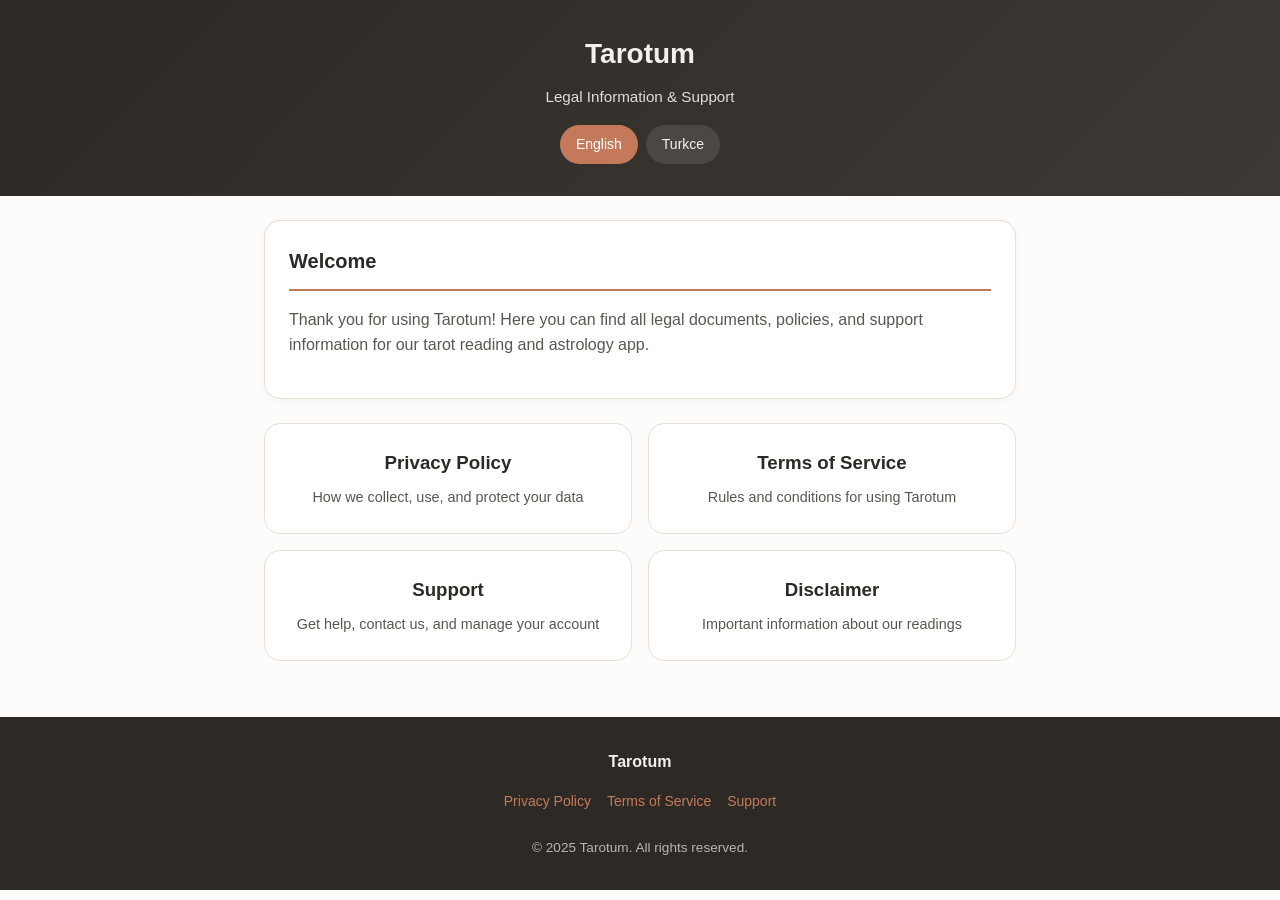
==== index.html @ 0cfcd4b1 "Initial commit: Add all legal documents for Tarotum App Store submission Documents included: - Priva" ====
<!DOCTYPE html>
<html lang="en">
<head>
  <meta charset="UTF-8">
  <meta name="viewport" content="width=device-width, initial-scale=1.0">
  <title>Tarotum - Legal Information</title>
  <link rel="stylesheet" href="css/style.css">
  <meta name="description" content="Legal documents, privacy policy, terms of service, and support information for Tarotum app.">
</head>
<body>
  <header>
    <h1>Tarotum</h1>
    <p class="subtitle">Legal Information & Support</p>
    <div class="lang-switcher">
      <a href="#" class="active" onclick="setLanguage('en')">English</a>
      <a href="#" onclick="setLanguage('tr')">Turkce</a>
    </div>
  </header>

  <main class="container">
    <!-- English Content -->
    <div id="content-en">
      <section>
        <h2>Welcome</h2>
        <p>Thank you for using Tarotum! Here you can find all legal documents, policies, and support information for our tarot reading and astrology app.</p>
      </section>

      <div class="doc-grid">
        <a href="en/privacy-policy.html" class="doc-card">
          <h3>Privacy Policy</h3>
          <p>How we collect, use, and protect your data</p>
        </a>
        <a href="en/terms-of-service.html" class="doc-card">
          <h3>Terms of Service</h3>
          <p>Rules and conditions for using Tarotum</p>
        </a>
        <a href="en/support.html" class="doc-card">
          <h3>Support</h3>
          <p>Get help, contact us, and manage your account</p>
        </a>
        <a href="en/disclaimer.html" class="doc-card">
          <h3>Disclaimer</h3>
          <p>Important information about our readings</p>
        </a>
      </div>
    </div>

    <!-- Turkish Content -->
    <div id="content-tr" style="display: none;">
      <section>
        <h2>Hos Geldiniz</h2>
        <p>Tarotum'u kullandiginiz icin tesekkur ederiz! Burada tarot ve astroloji uygulamamizla ilgili tum yasal belgeler, politikalar ve destek bilgilerini bulabilirsiniz.</p>
      </section>

      <div class="doc-grid">
        <a href="tr/privacy-policy.html" class="doc-card">
          <h3>Gizlilik Politikasi</h3>
          <p>Verilerinizi nasil topluyor, kullaniyor ve koruyoruz</p>
        </a>
        <a href="tr/terms-of-service.html" class="doc-card">
          <h3>Kullanim Kosullari</h3>
          <p>Tarotum kullanimina iliskin kurallar ve kosullar</p>
        </a>
        <a href="tr/support.html" class="doc-card">
          <h3>Destek</h3>
          <p>Yardim alin, bize ulasin ve hesabinizi yonetin</p>
        </a>
        <a href="tr/disclaimer.html" class="doc-card">
          <h3>Yasal Uyari</h3>
          <p>Okumalarimiz hakkinda onemli bilgiler</p>
        </a>
      </div>
    </div>
  </main>

  <footer>
    <p><strong>Tarotum</strong></p>
    <div class="footer-links">
      <a href="en/privacy-policy.html">Privacy Policy</a>
      <a href="en/terms-of-service.html">Terms of Service</a>
      <a href="en/support.html">Support</a>
    </div>
    <p class="copyright">&copy; 2025 Tarotum. All rights reserved.</p>
  </footer>

  <script>
    function setLanguage(lang) {
      const enContent = document.getElementById('content-en');
      const trContent = document.getElementById('content-tr');
      const links = document.querySelectorAll('.lang-switcher a');

      if (lang === 'en') {
        enContent.style.display = 'block';
        trContent.style.display = 'none';
        links[0].classList.add('active');
        links[1].classList.remove('active');
        document.documentElement.lang = 'en';
      } else {
        enContent.style.display = 'none';
        trContent.style.display = 'block';
        links[0].classList.remove('active');
        links[1].classList.add('active');
        document.documentElement.lang = 'tr';
      }

      // Save preference
      localStorage.setItem('tarotum-lang', lang);
    }

    // Load saved preference
    document.addEventListener('DOMContentLoaded', function() {
      const savedLang = localStorage.getItem('tarotum-lang');
      if (savedLang) {
        setLanguage(savedLang);
      }
    });
  </script>
</body>
</html>
---- css/style.css ----
/* Tarotum Legal Documents - Shared Styles */
/* Mobile-first, responsive design */

:root {
  /* Colors matching app theme - warm charcoal/terracotta palette */
  --deep-charcoal: #2D2A26;
  --terracotta: #C47A5A;
  --warm-beige: #F5F0EB;
  --sand: #E8DFD5;
  --text-primary: #2D2A26;
  --text-secondary: #5C5650;
  --accent: #C47A5A;
  --background: #FDFCFB;
  --card-bg: #FFFFFF;
  --border: #E8DFD5;
}

* {
  margin: 0;
  padding: 0;
  box-sizing: border-box;
}

html {
  font-size: 16px;
  scroll-behavior: smooth;
}

body {
  font-family: -apple-system, BlinkMacSystemFont, 'Segoe UI', Roboto, Oxygen, Ubuntu, sans-serif;
  line-height: 1.6;
  color: var(--text-primary);
  background-color: var(--background);
  min-height: 100vh;
}

/* Container */
.container {
  max-width: 800px;
  margin: 0 auto;
  padding: 1.5rem;
}

/* Header */
header {
  background: linear-gradient(135deg, var(--deep-charcoal) 0%, #3D3833 100%);
  color: var(--warm-beige);
  padding: 2rem 1.5rem;
  text-align: center;
}

header h1 {
  font-size: 1.75rem;
  font-weight: 600;
  margin-bottom: 0.5rem;
}

header .subtitle {
  font-size: 0.95rem;
  opacity: 0.9;
}

header .last-updated {
  font-size: 0.85rem;
  opacity: 0.7;
  margin-top: 0.75rem;
}

/* Language Switcher */
.lang-switcher {
  display: flex;
  justify-content: center;
  gap: 0.5rem;
  margin-top: 1rem;
}

.lang-switcher a {
  padding: 0.5rem 1rem;
  border-radius: 2rem;
  text-decoration: none;
  font-size: 0.875rem;
  font-weight: 500;
  transition: all 0.2s ease;
}

.lang-switcher a.active {
  background-color: var(--terracotta);
  color: white;
}

.lang-switcher a:not(.active) {
  background-color: rgba(255, 255, 255, 0.1);
  color: var(--warm-beige);
}

.lang-switcher a:not(.active):hover {
  background-color: rgba(255, 255, 255, 0.2);
}

/* Navigation */
nav {
  background-color: var(--card-bg);
  border-bottom: 1px solid var(--border);
  padding: 1rem 1.5rem;
  position: sticky;
  top: 0;
  z-index: 100;
}

nav ul {
  list-style: none;
  display: flex;
  justify-content: center;
  flex-wrap: wrap;
  gap: 0.5rem;
}

nav a {
  color: var(--text-secondary);
  text-decoration: none;
  padding: 0.5rem 1rem;
  border-radius: 0.5rem;
  font-size: 0.875rem;
  transition: all 0.2s ease;
}

nav a:hover,
nav a.active {
  background-color: var(--sand);
  color: var(--text-primary);
}

/* Main Content */
main {
  padding: 2rem 0;
}

/* Sections */
section {
  background-color: var(--card-bg);
  border-radius: 1rem;
  padding: 1.5rem;
  margin-bottom: 1.5rem;
  box-shadow: 0 2px 8px rgba(0, 0, 0, 0.04);
  border: 1px solid var(--border);
}

section h2 {
  font-size: 1.25rem;
  color: var(--text-primary);
  margin-bottom: 1rem;
  padding-bottom: 0.75rem;
  border-bottom: 2px solid var(--terracotta);
}

section h3 {
  font-size: 1.1rem;
  color: var(--text-primary);
  margin: 1.25rem 0 0.75rem 0;
}

section p {
  color: var(--text-secondary);
  margin-bottom: 1rem;
}

section ul, section ol {
  margin: 1rem 0;
  padding-left: 1.5rem;
  color: var(--text-secondary);
}

section li {
  margin-bottom: 0.5rem;
}

/* Highlight Box */
.highlight-box {
  background-color: var(--sand);
  border-left: 4px solid var(--terracotta);
  padding: 1rem 1.25rem;
  margin: 1.25rem 0;
  border-radius: 0 0.5rem 0.5rem 0;
}

.highlight-box p {
  margin: 0;
  color: var(--text-primary);
}

/* Warning Box */
.warning-box {
  background-color: #FFF4E5;
  border-left: 4px solid #F5A623;
  padding: 1rem 1.25rem;
  margin: 1.25rem 0;
  border-radius: 0 0.5rem 0.5rem 0;
}

.warning-box p {
  margin: 0;
  color: #8B5A00;
}

/* Contact Card */
.contact-card {
  background: linear-gradient(135deg, var(--deep-charcoal) 0%, #3D3833 100%);
  color: var(--warm-beige);
  padding: 2rem;
  border-radius: 1rem;
  text-align: center;
  margin: 1.5rem 0;
}

.contact-card h3 {
  color: var(--warm-beige);
  margin-bottom: 1rem;
}

.contact-card a {
  color: var(--terracotta);
  text-decoration: none;
  font-weight: 500;
}

.contact-card a:hover {
  text-decoration: underline;
}

/* Buttons */
.btn {
  display: inline-block;
  padding: 0.75rem 1.5rem;
  border-radius: 2rem;
  text-decoration: none;
  font-weight: 500;
  font-size: 0.95rem;
  transition: all 0.2s ease;
  cursor: pointer;
  border: none;
}

.btn-primary {
  background-color: var(--terracotta);
  color: white;
}

.btn-primary:hover {
  background-color: #B36A4A;
  transform: translateY(-1px);
}

.btn-secondary {
  background-color: var(--sand);
  color: var(--text-primary);
}

.btn-secondary:hover {
  background-color: #DDD4CA;
}

/* Footer */
footer {
  background-color: var(--deep-charcoal);
  color: var(--warm-beige);
  padding: 2rem 1.5rem;
  text-align: center;
  margin-top: 2rem;
}

footer a {
  color: var(--terracotta);
  text-decoration: none;
}

footer a:hover {
  text-decoration: underline;
}

footer .footer-links {
  display: flex;
  justify-content: center;
  flex-wrap: wrap;
  gap: 1rem;
  margin-top: 1rem;
}

footer .footer-links a {
  font-size: 0.875rem;
}

footer .copyright {
  margin-top: 1.5rem;
  font-size: 0.85rem;
  opacity: 0.7;
}

/* Tables */
table {
  width: 100%;
  border-collapse: collapse;
  margin: 1rem 0;
}

th, td {
  padding: 0.75rem 1rem;
  text-align: left;
  border-bottom: 1px solid var(--border);
}

th {
  background-color: var(--sand);
  font-weight: 600;
  color: var(--text-primary);
}

tr:hover {
  background-color: var(--background);
}

/* FAQ Accordion */
.faq-item {
  border-bottom: 1px solid var(--border);
  padding: 1rem 0;
}

.faq-item:last-child {
  border-bottom: none;
}

.faq-question {
  font-weight: 600;
  color: var(--text-primary);
  cursor: pointer;
  display: flex;
  justify-content: space-between;
  align-items: center;
}

.faq-answer {
  color: var(--text-secondary);
  margin-top: 0.75rem;
  padding-left: 0.5rem;
}

/* Landing Page Cards */
.doc-grid {
  display: grid;
  grid-template-columns: repeat(auto-fit, minmax(250px, 1fr));
  gap: 1rem;
  margin-top: 1.5rem;
}

.doc-card {
  background-color: var(--card-bg);
  border: 1px solid var(--border);
  border-radius: 1rem;
  padding: 1.5rem;
  text-align: center;
  text-decoration: none;
  color: inherit;
  transition: all 0.2s ease;
}

.doc-card:hover {
  transform: translateY(-2px);
  box-shadow: 0 8px 24px rgba(0, 0, 0, 0.08);
  border-color: var(--terracotta);
}

.doc-card h3 {
  color: var(--text-primary);
  margin-bottom: 0.5rem;
}

.doc-card p {
  font-size: 0.9rem;
  color: var(--text-secondary);
  margin: 0;
}

/* Responsive Design */
@media (max-width: 600px) {
  html {
    font-size: 15px;
  }

  .container {
    padding: 1rem;
  }

  header {
    padding: 1.5rem 1rem;
  }

  header h1 {
    font-size: 1.5rem;
  }

  section {
    padding: 1.25rem;
  }

  nav ul {
    flex-direction: column;
    align-items: center;
  }

  .doc-grid {
    grid-template-columns: 1fr;
  }

  table {
    font-size: 0.9rem;
  }

  th, td {
    padding: 0.5rem;
  }
}

/* Print Styles */
@media print {
  header, nav, footer, .lang-switcher, .btn {
    display: none;
  }

  body {
    background: white;
    color: black;
  }

  section {
    box-shadow: none;
    border: 1px solid #ccc;
    page-break-inside: avoid;
  }
}
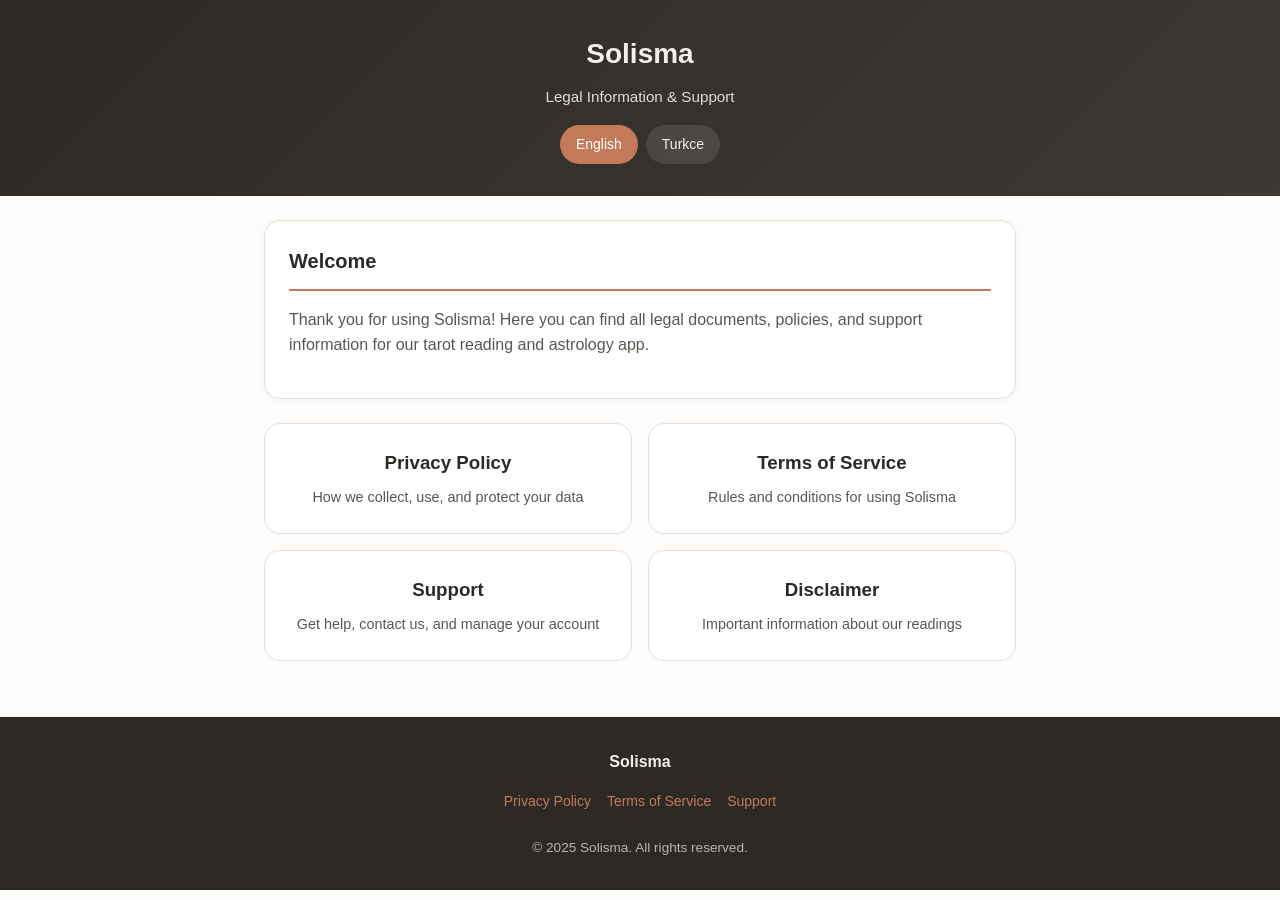
==== commit b9908389: "Rename Tarotum to Solisma across all legal documents Co-Authored-By: Claude Opus 4.6 <noreply@anthro" ====
--- a/index.html
+++ b/index.html
@@ -3,13 +3,13 @@
 <head>
   <meta charset="UTF-8">
   <meta name="viewport" content="width=device-width, initial-scale=1.0">
-  <title>Tarotum - Legal Information</title>
+  <title>Solisma - Legal Information</title>
   <link rel="stylesheet" href="css/style.css">
-  <meta name="description" content="Legal documents, privacy policy, terms of service, and support information for Tarotum app.">
+  <meta name="description" content="Legal documents, privacy policy, terms of service, and support information for Solisma app.">
 </head>
 <body>
   <header>
-    <h1>Tarotum</h1>
+    <h1>Solisma</h1>
     <p class="subtitle">Legal Information & Support</p>
     <div class="lang-switcher">
       <a href="#" class="active" onclick="setLanguage('en')">English</a>
@@ -22,7 +22,7 @@
     <div id="content-en">
       <section>
         <h2>Welcome</h2>
-        <p>Thank you for using Tarotum! Here you can find all legal documents, policies, and support information for our tarot reading and astrology app.</p>
+        <p>Thank you for using Solisma! Here you can find all legal documents, policies, and support information for our tarot reading and astrology app.</p>
       </section>
 
       <div class="doc-grid">
@@ -32,7 +32,7 @@
         </a>
         <a href="en/terms-of-service.html" class="doc-card">
           <h3>Terms of Service</h3>
-          <p>Rules and conditions for using Tarotum</p>
+          <p>Rules and conditions for using Solisma</p>
         </a>
         <a href="en/support.html" class="doc-card">
           <h3>Support</h3>
@@ -49,7 +49,7 @@
     <div id="content-tr" style="display: none;">
       <section>
         <h2>Hos Geldiniz</h2>
-        <p>Tarotum'u kullandiginiz icin tesekkur ederiz! Burada tarot ve astroloji uygulamamizla ilgili tum yasal belgeler, politikalar ve destek bilgilerini bulabilirsiniz.</p>
+        <p>Solisma'u kullandiginiz icin tesekkur ederiz! Burada tarot ve astroloji uygulamamizla ilgili tum yasal belgeler, politikalar ve destek bilgilerini bulabilirsiniz.</p>
       </section>
 
       <div class="doc-grid">
@@ -59,7 +59,7 @@
         </a>
         <a href="tr/terms-of-service.html" class="doc-card">
           <h3>Kullanim Kosullari</h3>
-          <p>Tarotum kullanimina iliskin kurallar ve kosullar</p>
+          <p>Solisma kullanimina iliskin kurallar ve kosullar</p>
         </a>
         <a href="tr/support.html" class="doc-card">
           <h3>Destek</h3>
@@ -74,13 +74,13 @@
   </main>
 
   <footer>
-    <p><strong>Tarotum</strong></p>
+    <p><strong>Solisma</strong></p>
     <div class="footer-links">
       <a href="en/privacy-policy.html">Privacy Policy</a>
       <a href="en/terms-of-service.html">Terms of Service</a>
       <a href="en/support.html">Support</a>
     </div>
-    <p class="copyright">&copy; 2025 Tarotum. All rights reserved.</p>
+    <p class="copyright">&copy; 2025 Solisma. All rights reserved.</p>
   </footer>
 
   <script>
@@ -104,12 +104,12 @@
       }
 
       // Save preference
-      localStorage.setItem('tarotum-lang', lang);
+      localStorage.setItem('solisma-lang', lang);
     }
 
     // Load saved preference
     document.addEventListener('DOMContentLoaded', function() {
-      const savedLang = localStorage.getItem('tarotum-lang');
+      const savedLang = localStorage.getItem('solisma-lang');
       if (savedLang) {
         setLanguage(savedLang);
       }
--- a/css/style.css
+++ b/css/style.css
@@ -1,4 +1,4 @@
-/* Tarotum Legal Documents - Shared Styles */
+/* Solisma Legal Documents - Shared Styles */
 /* Mobile-first, responsive design */
 
 :root {
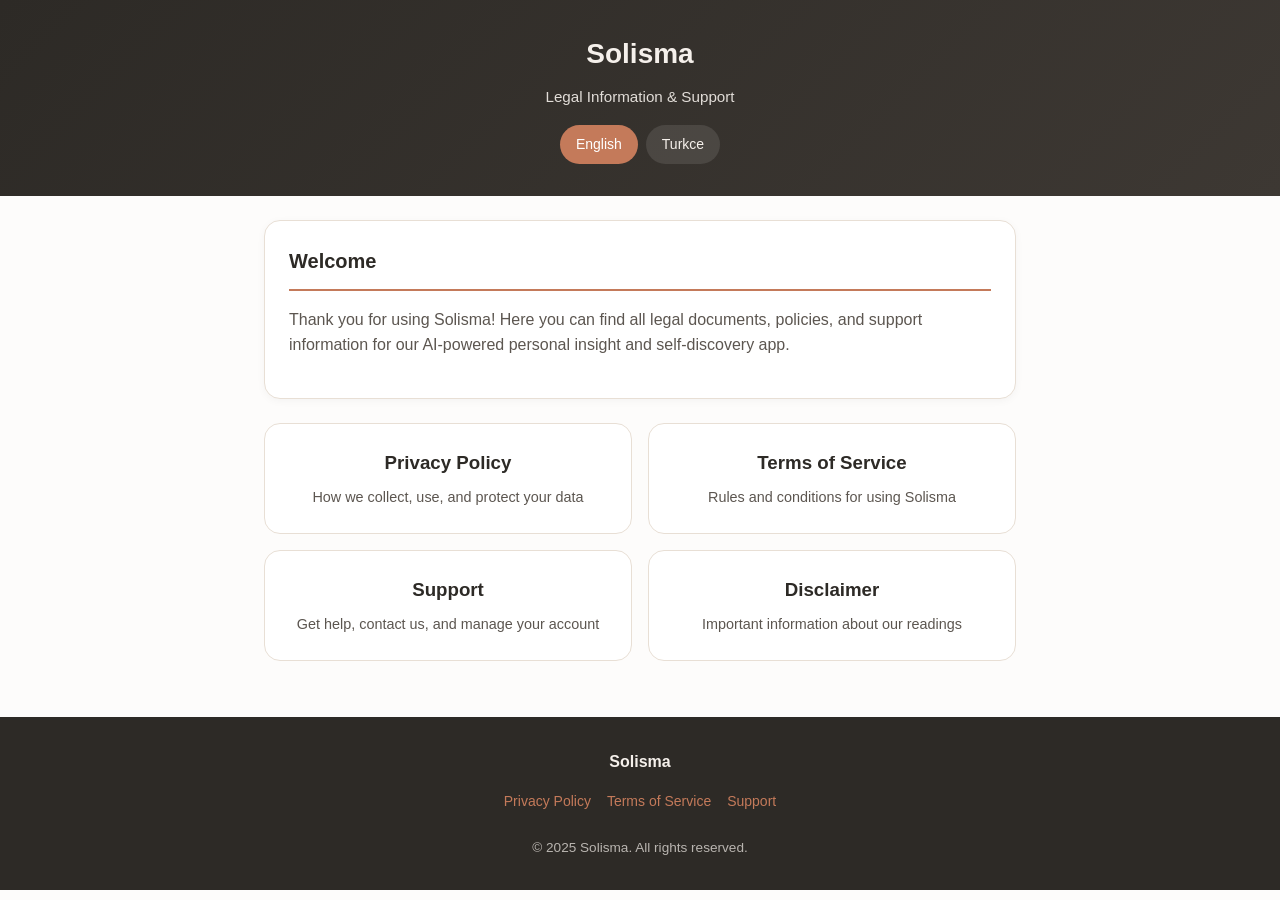
==== commit de0587d1: "chore: Remove Firestore schema and update references to personal insight throughout the application " ====
--- a/index.html
+++ b/index.html
@@ -22,7 +22,7 @@
     <div id="content-en">
       <section>
         <h2>Welcome</h2>
-        <p>Thank you for using Solisma! Here you can find all legal documents, policies, and support information for our tarot reading and astrology app.</p>
+        <p>Thank you for using Solisma! Here you can find all legal documents, policies, and support information for our AI-powered personal insight and self-discovery app.</p>
       </section>
 
       <div class="doc-grid">
@@ -49,7 +49,7 @@
     <div id="content-tr" style="display: none;">
       <section>
         <h2>Hos Geldiniz</h2>
-        <p>Solisma'u kullandiginiz icin tesekkur ederiz! Burada tarot ve astroloji uygulamamizla ilgili tum yasal belgeler, politikalar ve destek bilgilerini bulabilirsiniz.</p>
+        <p>Solisma'u kullandiginiz icin tesekkur ederiz! Burada yapay zeka destekli kisisel icgoru ve kendini kesif uygulamamizla ilgili tum yasal belgeler, politikalar ve destek bilgilerini bulabilirsiniz.</p>
       </section>
 
       <div class="doc-grid">
